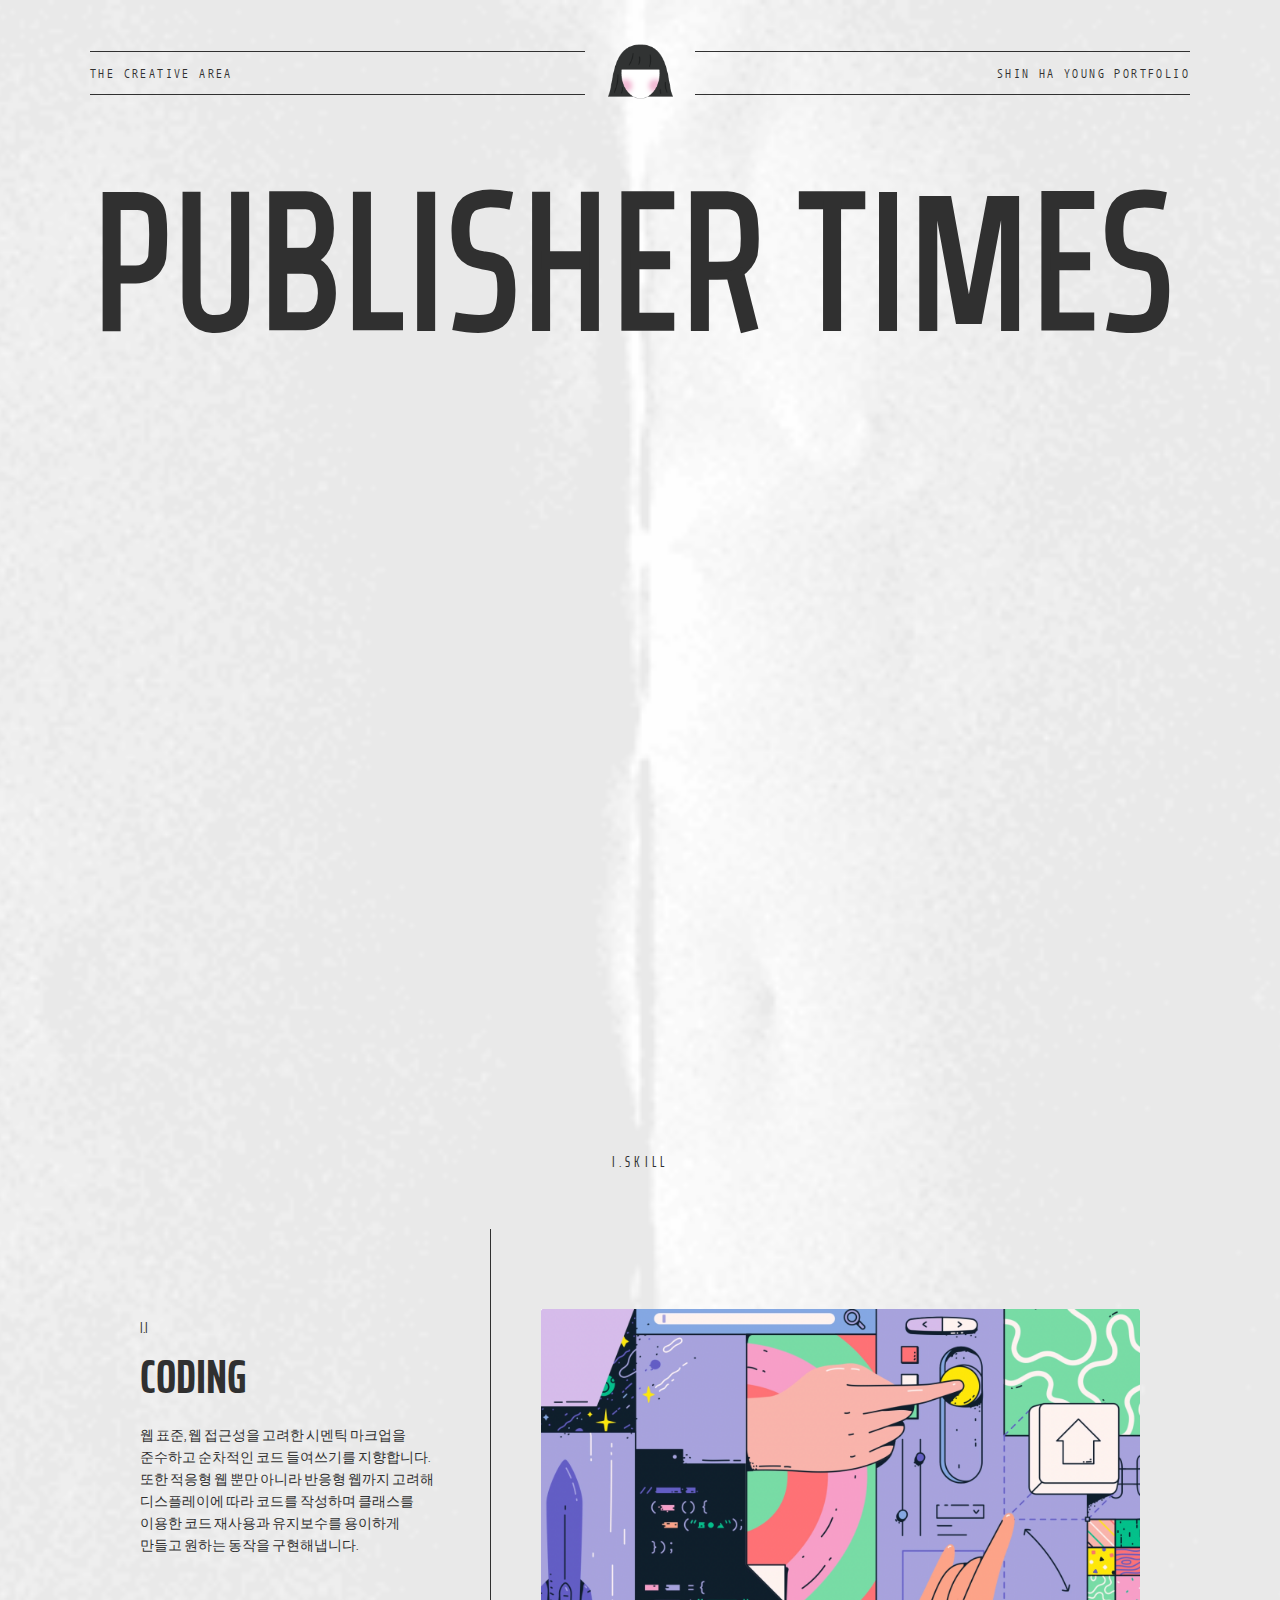
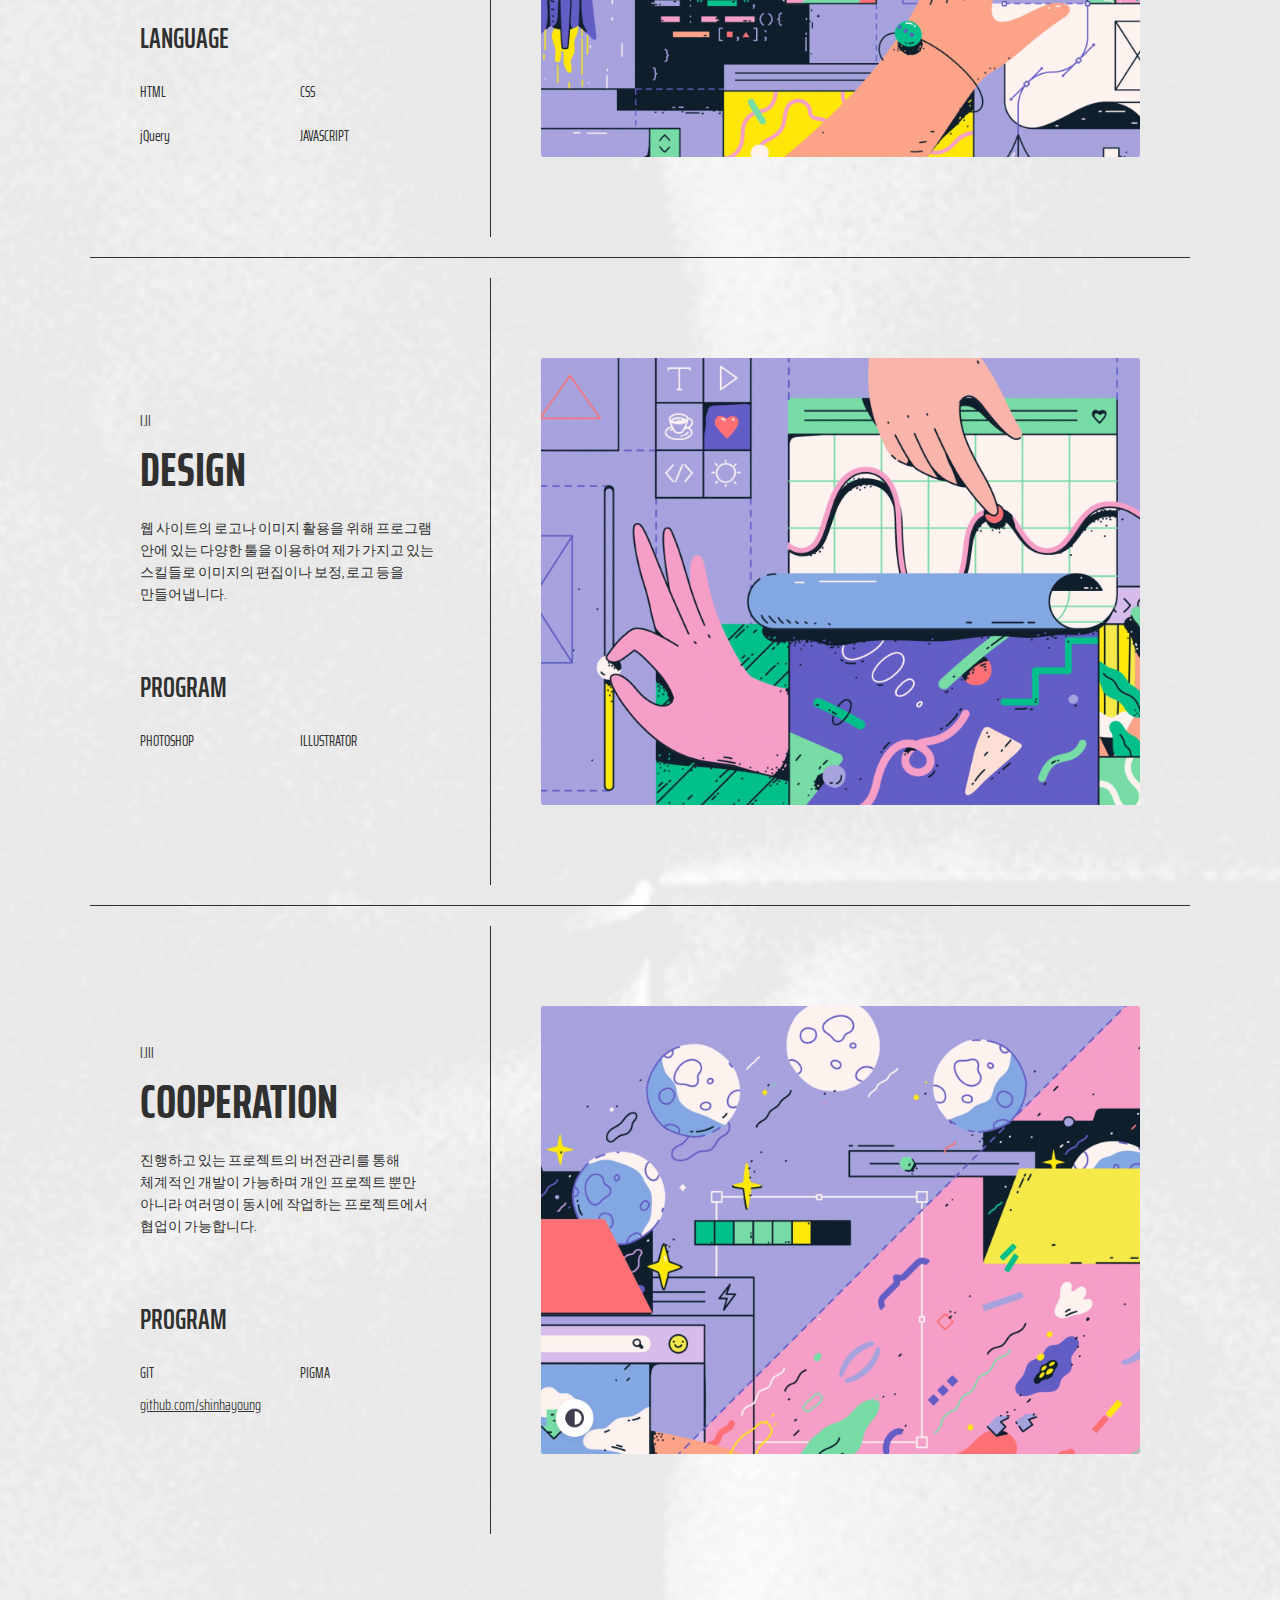
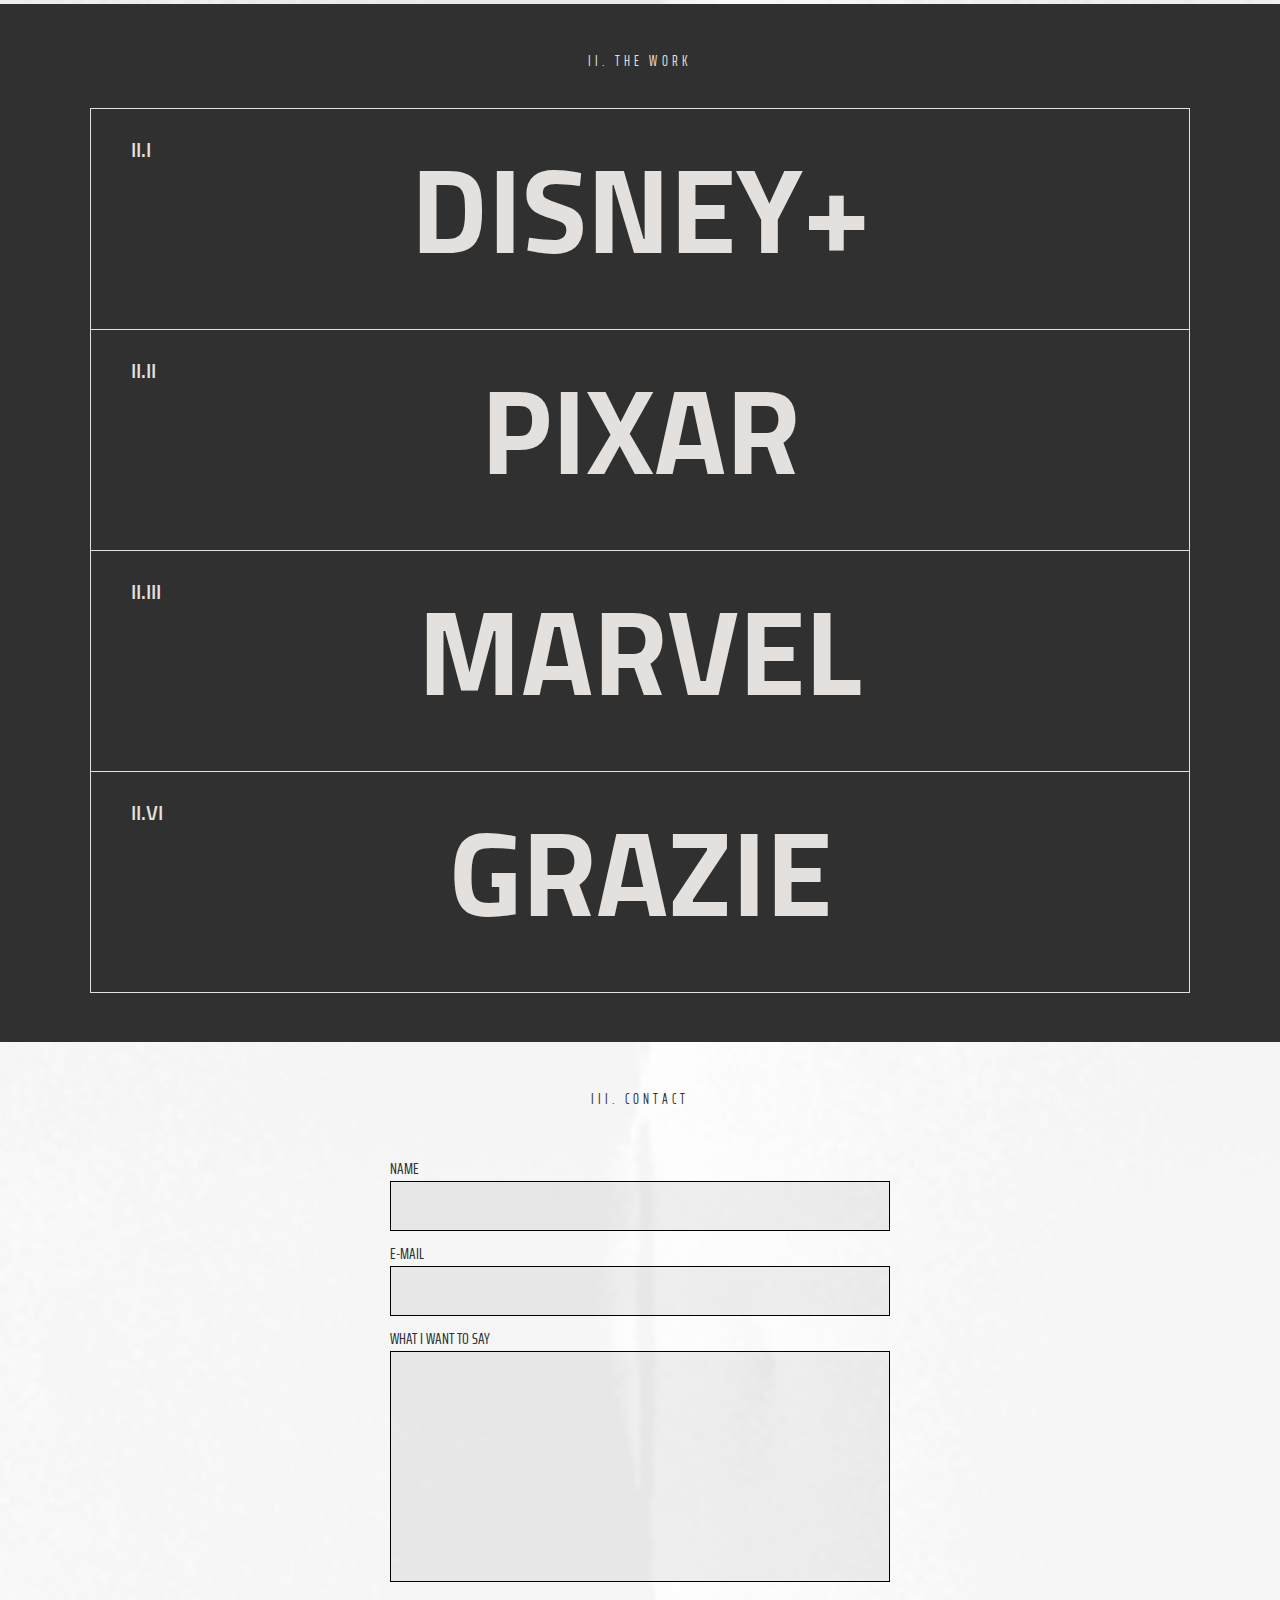
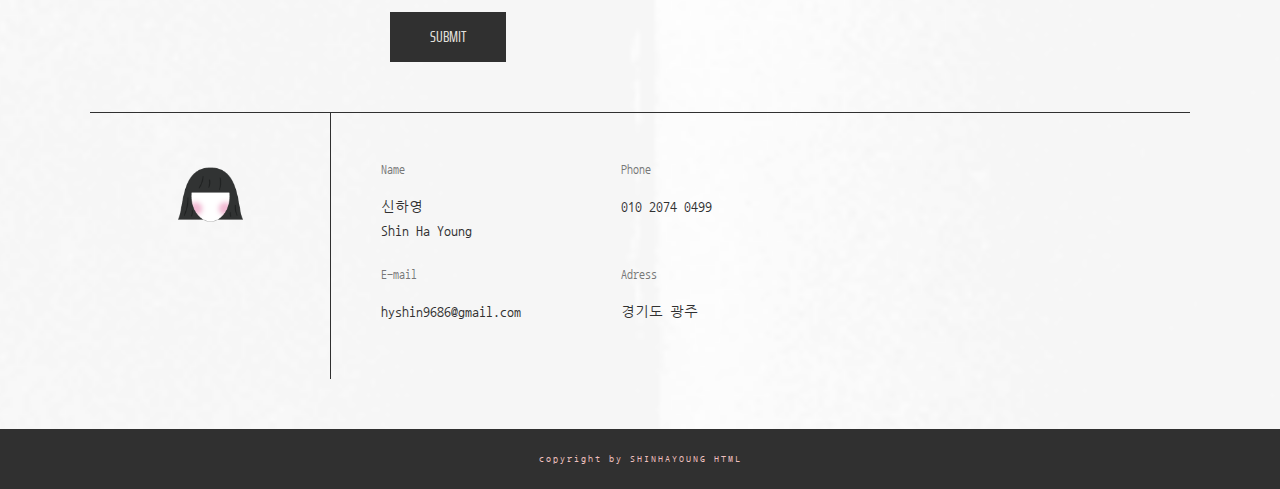
==== index.html @ e81e18a5 "first commit" ====
<html>

<head>
  <meta charset="UTF-8">
  <meta name="viewport" content="width=device-width, user-scalable=yes">
  <title>Portfolio</title>
  <script src="http://ajax.googleapis.com/ajax/libs/jquery/1.11.1/jquery.min.js"></script>
  <script src="http://ajax.googleapis.com/ajax/libs/jqueryui/1.11.1/jquery-ui.min.js"></script>
  <link rel="preconnect" href="https://fonts.googleapis.com">
  <link rel="preconnect" href="https://fonts.gstatic.com" crossorigin>
  <link
    href="https://fonts.googleapis.com/css2?family=Nanum+Gothic+Coding:wght@400;700&family=Saira+Extra+Condensed:wght@500;600;700;800;900&family=Sunflower:wght@300;500;700&display=swap"
    rel="stylesheet">
  <link rel="stylesheet" href="style.css">
</head>

<body>
  <header class="header" data-section="header">
    <div class="l_wrapper">
      <div class="header-line">
        <p>THE CREATIVE AREA</p>
        <a class="reload" onClick="window.location.reload()">
          <img class="header-line-logo" src="images/logo.png" alt="로고">
        </a>
        <p>SHIN HA YOUNG PORTFOLIO</p>
      </div>

      <!-- header-title -->
      <div class="header-title">
        <svg viewBox="0 -100 1100 300" class="letters letters--effect-1">

          <!-- P -->
          <g class="letter letter--1">
            <g class="letter__part">
              <path class="letter__layer color-1" d="M21.631,169.87V39.539h25.152c0,0,18.292-0.624,20.371,14.966
              s0,41.365,0,41.365s-2.494,17.045-21.41,17.045s-24.112,0-24.112,0" />
            </g>
          </g>

          <!-- U -->
          <g class="letter letter--2">
            <g class="letter__part">
              <path class="letter__layer color-1" d="M150.091,30.185c0,0,0.208,93.539,0,104.14
                c-0.208,10.601,0.831,28.062-25.567,28.062c0,0-22.978,2.737-22.978-26.513s0-105.688,0-105.688" />
            </g>
          </g>

          <!-- B -->
          <g class="letter letter--3">
            <g class="letter__part">
              <path class="letter__layer color-1" d="M188.206,103.155h24.641c3.863,0.197,7.05,0.483,10.53,1.664
              c6.788,2.303,13.64,11.647,13.507,27.126c-0.128,14.813-6.307,21.782-11.413,25.015c-2.877,1.822-6.248,2.707-9.654,2.707h-27.611
              V38.736h27.644c5.123,0,10.037,2.255,13.204,6.281c3.189,4.053,5.865,10.715,5.865,21.659c0,19.549-9.631,25.763-14.981,27.707
              c-1.631,0.593-3.362,0.863-5.097,0.88l-26.635,0.272" />
            </g>
          </g>

          <!-- L -->
          <g class="letter letter--1">
            <g class="letter__part">
              <polyline class="letter__layer color-1" points="271.919,30.234 271.919,159.667 312.992,159.667" />
            </g>
          </g>

          <!-- I -->
          <g class="letter letter--1">
            <g class="letter__part">
              <line class="letter__layer color-1" x1="336.147" y1="30.234" x2="336.147" y2="169.442" />
            </g>
          </g>

          <!-- S -->
          <g class="letter letter--1">
            <g class="letter__part">
              <path class="letter__layer color-1" d="M421.326,39.331c0,0-17.918-3.584-27.566-1.93
              c-9.648,1.654-22.053,3.032-23.155,27.566s6.064,31.339,21.501,33.725c15.437,2.386,24.534,2.386,24.258,30.227
              s-6.34,39.717-52.375,30.747" />
            </g>
          </g>

          <!-- H -->
          <g class="letter letter--1">
            <g class="letter__part">
              <line class="letter__layer color-1" x1="451.097" y1="30.234" x2="451.097" y2="169.442" />
              <line class="letter__layer color-1" x1="499.888" y1="30.234" x2="499.888" y2="169.442" />
              <line class="letter__layer color-1" x1="451.097" y1="98.692" x2="499.888" y2="98.692" />
            </g>
          </g>

          <!-- E -->
          <g class="letter letter--1">
            <g class="letter__part">
              <polyline class="letter__layer color-1" points="584.239,38.78 540.41,38.78 540.41,98.692 
                540.41,160.345 584.239,160.345" />
              <line class="letter__layer color-1" x1="580.104" y1="98.692" x2="540.41" y2="98.692" />
            </g>
          </g>

          <!-- R -->
          <g class="letter letter--1">
            <g class="letter__part">
              <path class="letter__layer color-1" d="M609.875,169.442V38.78h26.188c0,0,20.399-1.378,22.604,19.296
              s0,33.906,0,33.906s-4.686,16.815-21.226,17.091s-27.566-0.276-27.566-0.276" />
              <line class="letter__layer color-1" x1="659.647" y1="169.442" x2="644.06" y2="107.954" />
            </g>
          </g>

          <!-- T -->
          <g class="letter letter--1">
            <g class="letter__part">
              <line class="letter__layer color-1" x1="708.837" y1="38.78" x2="775.27" y2="38.78" />
              <line class="letter__layer color-1" x1="742.053" y1="169.442" x2="742.053" y2="38.78" />
            </g>
          </g>

          <!-- I -->
          <g class="letter letter--1">
            <g class="letter__part">
              <line class="letter__layer color-1" x1="798.018" y1="30.49" x2="798.018" y2="169.442" />
            </g>
          </g>

          <!-- M -->
          <g class="letter letter--1">
            <g class="letter__part">
              <polyline class="letter__layer color-1" points="838.262,169.442 838.262,43.462 853.561,43.462 
              873.517,153.551 884.16,153.551 904.781,43.462 920.081,43.462 920.081,169.442" />
            </g>
          </g>

          <!-- E -->
          <g class="letter letter--1">
            <g class="letter__part">
              <polyline class="letter__layer color-1" points="1004.231,38.404 960.402,38.404 960.402,98.317 
                960.402,159.969 1004.231,159.969" />
              <line class="letter__layer color-1" x1="1000.096" y1="99.681" x2="960.402" y2="99.681" />
            </g>
          </g>

          <!-- S -->
          <g class="letter letter--1">
            <g class="letter__part">
              <path class="letter__layer color-1" d="M1075.136,39.508c0,0-17.918-3.584-27.566-1.93
              c-9.648,1.654-22.053,3.032-23.155,27.566c-1.103,24.534,6.064,31.339,21.501,33.725c15.437,2.386,24.533,2.386,24.258,30.227
              s-6.34,39.717-52.375,30.747" />
            </g>
          </g>
        </svg>
      </div>
      <ul class="gnb">
        <li>
          <a href="#">HOME</a>
        </li>
        <li>
          <a href="#">I. SKILL</a>
        </li>
        <li>
          <a href="#">II. THE WORK</a>
        </li>
        <li>
          <a href="#">III. CONTACT</a>
        </li>
      </ul>
    </div>
  </header>

  <main class="main">
    <div class="l_wrapper">
      <section class="section-home">
        <div class="home-container">
          <div class="home-container-world">
            <img class="cooper" src="images/cooper.png" alt="쿠퍼">
          </div>
          <div class="home-container-item">
            <h1>THE MARIO REAL TRIP</h1>
            <div class="play sidebar">
              <p class="move">PLAY GAME</p>
              <ul class="manual l_row">
                <li class="move l_col l_col_tablet_6_12">Start <span>Enter</span></li>
                <li class="move l_col l_col_tablet_6_12">Jump <span>J</span></li>
                <li class="move l_col l_col_tablet_6_12">Booster <span>B</span></li>
                <li class="move l_col l_col_tablet_6_12">Stop <span>S</span></li>
              </ul>
            </div>
          </div>
        </div>
      </section>
    </div>

    <section class="section-skill" data-section="skill">
      <div class="l_wrapper">
        <h3 class="title">I.SKILL</h3>
        <ul class="card">
          <li class="card-item">
            <div class="card-item-contents">
              <span>I.I</span>
              <h4>CODING</h4>
              <p>
                웹 표준, 웹 접근성을 고려한 시멘틱 마크업을 준수하고 순차적인 코드 들여쓰기를 지향합니다. 또한 적응형 웹 뿐만 아니라 반응형 웹까지 고려해 디스플레이에 따라 코드를 작성하며 클래스를 이용한 코드 재사용과 유지보수를 용이하게 만들고 원하는 동작을 구현해냅니다.
              </p>
              <h5>LANGUAGE</h5>
              <ul class="program l_row">
                <li class="l_col l_col_6_12">HTML</li>
                <li class="l_col l_col_6_12">CSS</li>
                <li class="l_col l_col_6_12">jQuery</li>
                <li class="l_col l_col_6_12">JAVASCRIPT</li>
              </ul>
            </div>
            <div class="card-item-cover first">
              <img class="card-item-cover-src" src="images/skill-coding.png" alt="코딩">
            </div>
          </li>
          <li class="card-item">
            <div class="card-item-contents">
              <span>I.II</span>
              <h4>DESIGN</h4>
              <p>
                웹 사이트의 로고나 이미지 활용을 위해 프로그램 안에 있는 다양한 툴을 이용하여 제가 가지고 있는 스킬들로 이미지의 편집이나 보정, 로고 등을 만들어냅니다.
              </p>
              <h5>PROGRAM</h5>
              <ul class="program l_row">
                <li class="l_col l_col_6_12">PHOTOSHOP</li>
                <li class="l_col l_col_6_12">ILLUSTRATOR</li>
              </ul>
            </div>
            <div class="card-item-cover">
              <img class="card-item-cover-src" src="images/skill-design.png" alt="디자인">
            </div>
          </li>
          <li class="card-item">
            <div class="card-item-contents">
              <span>I.III</span>
              <h4>COOPERATION</h4>
              <p>진행하고 있는 프로젝트의 버전관리를 통해 체계적인 개발이 가능하며 개인 프로젝트 뿐만 아니라 여러명이 동시에 작업하는 프로젝트에서 협업이 가능합니다.</p>
              <h5>PROGRAM</h5>
              <ul class="program l_row">
                <li class="l_col l_col_6_12">GIT
                  <br>
                  <a class="git" onclick="window.open('https://github.com/shinhayoung')">github.com/shinhayoung</a>
                </li>
                <li class="l_col l_col_6_12">PIGMA</li>
              </ul>
            </div>
            <div class="card-item-cover">
              <img class="card-item-cover-src" src="images/skill-cooperation.png" alt="협업">
            </div>
          </li>
        </ul>
      </div>
    </section>

    <section class="section-work" data-section="work">
      <div class="l_wrapper">
        <h3 class="title">II. THE WORK</h3>
        <ul class="work-container">
          <li>
            <a class="work-container-title" href="">
              <p>II.I</p>
              <h4>DISNEY+</h4>
            </a>
            <div class="work-container-item">
              <div class="detail">
                <img class="detail-cover" src="images/diseny+.png" alt="디즈니플러스">
                <div class="detail-contents">
                  <h5>DETAIL</h5>
                  <p>
                    디즈니 플러스의 웹 사이트입니다. 
                    <br>폼을 이용해 이메일을 작성할 수 있게 만들었으며 반응형에 쉽게 대응이 가능하도록 코드를 작성하여 관리하였고 토글을 이용하여 접었다 폈다 할 수 있는 아코디언 메뉴를 만들었습니다. 
                  </p>
                  <ul class="tag">
                    <li>#반응형</li>
                    <li>#폼</li>
                    <li>#토글</li>
                  </ul>
                  <div class="open">
                    <button onclick="window.open('work/disney+/index.html')" class="open-button">
                      VIEW WEBSITE
                    </button>
                  </div>
                </div>
              </div>
            </div>
          </li>
          <li>
            <a class="work-container-title" href="">
              <p>II.II</p>
              <h4>PIXAR</h4>
            </a>
            <div class="work-container-item">
              <div class="detail">
                <img class="detail-cover" src="images/pixar.png" alt="픽사">
                <div class="detail-contents">
                  <h5>DETAIL</h5>
                  <p>
                    픽사 리디자인 웹 사이트입니다. 
                    <br>다양한 디스플레이를 고려해 만든 반응형 사이트이며 반응형에 쉽게 대응할 수 있도록 코드를 작성하였습니다. 또한 이미지가 로딩될
                    때
                    이미지의 공간이 사라져서 글씨가 올라와 잘못 클릭하는 등 발생될 수 있는 문제점을 해결하였습니다.<br>
                    (MONSTER INC 서브 페이지가 포함되어 있습니다.)
                  </p>
                  <ul class="tag">
                    <li>#반응형</li>
                    <li>#그리드</li>
                    <li>#서브페이지</li>
                  </ul>
                  <div class="open">
                    <button onclick="window.open('work/pixar/index.html')" class="open-button">
                      VIEW WEBSITE
                    </button>
                  </div>
                </div>
              </div>
            </div>
          </li>
          <li>
            <a class="work-container-title" href="">
              <p>II.III</p>
              <h4>MARVEL</h4>
            </a>
            <div class="work-container-item">
              <div class="detail">
                <img class="detail-cover" src="images/cinema.png" alt="마블">
                <div class="detail-contents">
                  <h5>DETAIL</h5>
                  <p>
                    마블 영화관 컨셉의 웹 사이트입니다.
                    <br>동작이 됐을 때 사용 될 클래스를 따로 만들어 관리하였고 아이콘 클릭 이벤트를 슬라이드 버튼과 연결하여 보다 매끄러운 슬라이드를 구현하였습니다.
                  </p>
                  <ul class="tag">
                    <li>#적응형</li>
                    <li>#슬라이드</li>
                    <li>#클릭 이벤트</li>
                  </ul>
                  <div class="open">
                    <button onclick="window.open('work/cinema/index.html')" class="open-button">
                      VIEW WEBSITE
                    </button>
                  </div>
                </div>
              </div>
            </div>
          </li>
          <li>
            <a class="work-container-title" href="">
              <p>II.VI</p>
              <h4>GRAZIE</h4>
            </a>
            <div class="work-container-item">
              <div class="detail">
                <img class="detail-cover" src="images/grazie.png" alt="그라찌아">
                <div class="detail-contents">
                  <h5>DETAIL</h5>
                  <p>
                    팀으로 진행한 협업 프로젝트입니다.
                    <br>그라찌아라는 카페 웹 사이트를 리뉴얼 하는 프로젝트이며 경쟁사 분석, 페르소나 설정, 컨셉, 디자인, 구조, 와이어프레임, 스토리 보드 등을 이용해 하나의 웹 사이트를 만들기 위해 필요한 과정들을 배웠습니다.
                  </p>
                  <ul class="tag">
                    <li>#리뉴얼</li>
                    <li>#협업</li>
                    <li>#기획</li>
                  </ul>
                  <div class="open">
                    <button onclick="window.open('work/grazie_ver1.pdf')" class="open-button">
                      VIEW PROJECT
                    </button>
                  </div>
                </div>
              </div>
            </div>
          </li>
        </ul>
      </div>
      </div>
      </li>
      </ul>
      </div>
    </section>

    <section class="section-contact" data-section="contact">
      <div class="l_wrapper">
        <h3 class="title">III. CONTACT</h3>
        <div class="form-container">
          <form class="email" method="post" data-email="hyshin9686@gmail.com" action="https://script.google.com/macros/s/AKfycbyyb3MIxO23MSj_7GagqGRnMlf0vuEvtj7t0gNvTb-PooRnGNFIaY9sFg_aP1rx4i4O/exec"
          target="frAttachFiles">
            <label>NAME<input name="name" type="text"></label>
            <label>E-MAIL<input name="email" type="email"></label>
            <label>WHAT I WANT TO SAY
              <textarea name="say" cols="30" rows="15"></textarea>
            </label>
            <input name="submit" type="submit" value="SUBMIT">
          </form>
          <iframe name="frAttachFiles"></iframe>
        </div>
        <div class="information">
          <div class="information-cover">
            <a class="reload" href="#" onClick="window.location.reload()">
              <img class="information-cover-src" src="images/logo.png" alt="로고">
            </a>
          </div>
          <div class="information-contents">
            <ul class="privacy l_row">
              <li class="l_col l_col_6_12 l_col_mobile_12_12">
                <h5>Name</h5>
                <p>신하영</p>
                <p>Shin Ha Young</p>
              </li>
              <li class="l_col l_col_6_12 l_col_mobile_12_12">
                <h5>Phone</h5>
                <p>010 2074 0499</p>
              </li>
              <li class="l_col l_col_6_12 l_col_mobile_12_12">
                <h5>E-mail</h5>
                <p>hyshin9686@gmail.com</p>
              </li>
              <li class="l_col l_col_6_12 l_col_mobile_12_12">
                <h5>Adress</h5>
                <p>경기도 광주</p>
              </li>
            </ul>
          </div>
        </div>
      </div>
    </section>
    <div class="gnb-sidebar sidebar">
      <p class="move">INTRODUCTION</p>
      <ul class="manual">
        <li class="move">
          <a href="">HOME</a>
        </li>
        <li class="move">
          <a href="">I. SKILL</a>
        </li>
        <li class="move">
          <a href="">II. WORK</a>
        </li>
        <li class="move">
          <a href="">III. CONTACT</a>
        </li>
      </ul>
    </div>
  </main>

  <footer class="footer">
    <p>copyright by SHINHAYOUNG HTML</p>
  </footer>

  <script src="script.js"></script>
  <script src="https://cdnjs.cloudflare.com/ajax/libs/animejs/3.2.1/anime.min.js"></script>
</body>

</html>
---- style.css ----
/* Reset */
body, ul, p {
  margin: 0;
  padding: 0;
}

img {
  vertical-align: top;
  max-width: 100%;
}

li {
  list-style-type: none;
}

h1, h2 ,h3 ,h4, h5 {
  font-size: inherit;
  font-weight: inherit;
  margin: 0;
}

a {
  color: inherit;
  text-decoration: none;
}

button {
  padding: 0;
  border: 0;
  font-size: inherit;
  font-weight: inherit;
  font-family: inherit;
}

input:focus {
  outline: none;
}

textarea:focus {
  outline: none;
}

iframe {
  display: none;
}

/* Layout */
.l_wrapper {
  max-width: 1100px;
  margin: 0 auto;
  padding: 0 30px;
}

.l_row {
  display: flex;
  row-gap: 20px;
  flex-wrap: wrap;
  margin: 0 -10px;
}

.l_col {
  padding: 0 10px;
  box-sizing: border-box;
}

.l_col_12_12 { width: 100%; }
.l_col_11_12 { width: 91.66666667%; }
.l_col_10_12 { width: 83.33333333%; }
.l_col_9_12  { width: 75%; }
.l_col_8_12  { width: 66.66666667%; }
.l_col_7_12  { width: 58.33333333%; }
.l_col_6_12  { width: 50%; }
.l_col_5_12  { width: 41.66666667%; }
.l_col_4_12  { width: 33.33333333%; }
.l_col_3_12  { width: 25%; }
.l_col_2_12  { width: 16.66666667%; }
.l_col_1_12  { width: 8.33333333%; }

/* Typography */
:root {
  font-size: 62.5%;
  font-family: 'Saira Extra Condensed', sans-serif;
  word-break: keep-all;
}

/* Commond */
.title {
  font-size: 1.4rem;
  line-height: 1;
  letter-spacing: 0.3em;
  text-align: center;
  padding-bottom: 40px;
}

.open-button {
  border: 0.8px solid;
  padding: 20px 30px; 
  box-shadow: 2px 2px 0 0 rgba(0, 0, 0, 1);
  cursor: pointer;
  font-size: 1.5rem;
}

.open-button:hover {
  background-color: #efc0bf;
}

/* Components */
body {
  background-image: url(images/paper1.png);
  background-position: top center;
  background-size: cover;
  color: #303030;
}

/* header */
.header {
  padding: 40px 0;
}

.header-line {
  display: flex;
  justify-content: space-between;
  align-items: center;
}

.header-line p {
  border-top: 1px solid;
  border-bottom: 0.5px solid;
  padding: 15px 0;
  width: 45%;
  letter-spacing: 0.2em;
  font-size: 1.2rem;
  font-family: 'Nanum Gothic Coding', monospace;
}

.header-line p:nth-child(3) {
  text-align: right;
}

.reload {
  z-index: 9999;
  cursor: pointer;
}

.header-line-logo {
  width: 65px;
  height: auto;
  aspect-ratio: 1/1;
}

/* header-title */
.header-title {
  padding: 20px 0 40px;
  height: 150px;
}

.color-1 {
  stroke: #303030;
  stroke-width: 18px;
 }

 /* main SVG */
.letters {
  left: 50%;
  transform: translateX(-50%);
  position: relative;
  stroke-miterlimit:3;
  fill:none;
  top: 0;
  display: block;
  margin: 0 auto;
  position: absolute;
  width: 1100px;
  height: 47%;
 }
 
 /* letter path */
 .letter__layer {
  fill: none;
 }

 /* gnb */
.gnb {
  height: 30px;
  display: flex;
  gap: 50px;
  justify-content: center;
  align-items: center;
  z-index: 9999;
  position: relative;
}

.gnb li {
  width: 60px;
  text-align: center;
}

.gnb li a {
  display: none;
  font-size: 1.4rem;
}

.gnb li a:hover {
  text-decoration: line-through;
}

/* section-home */
.section-home {
  position: relative;
  padding-bottom: 180px;
}

.home-container {
  display: flex;
  justify-content: end;
  opacity: 0;
}

.home-container.up {
  opacity: 1;
}

.home-container-world {
  background-image: url(images/world.png);
  background-position: 0 0;
  background-size: cover;
  width: 100%;
  height: 500px;
  position: relative;
  margin: 20px 30px 20px 0;
}

.home-container-world .cooper {
  position: absolute;
  left: 50%;
  bottom: 50px;
  transform: translateX(-50%);
  width: 150px;
}

.home-container-item h1 {
  font-size: 10rem;
  font-weight: 600;
  line-height: 1;
  padding: 40px 0;
  text-align: center;
  position: absolute;
  bottom: 0;
  left: 0;
  right: 0;
  border-bottom: 1px solid;
}

.play {
  padding: 20px 0 20px 10px;
  width: 160px;
  height: 92%;
  flex-shrink: 0;
  overflow: hidden;
  border-left: 1px solid;
}

.sidebar p {
  line-height: 1;
  padding: 0 0 15px 15px;
  margin-left: 160px;
  font-size: 1.6rem;
  border-bottom: 1px solid;
  width: 145px;
}

.manual {
  display: flex;
  flex-direction: column;
  gap: 15px;
  padding: 15px 0 0 10px;
  margin-left: 160px;
}

.manual li {
  font-size: 1.4rem;
  width: 145px;
}

.manual li span {
  border: 0.5px solid;
  padding: 0 10px;
  margin-left: 5px;
  box-shadow: 1px 1px 0 0 rgba(0, 0, 0, 1);
}

/* section-skill */
.section-skill {
  padding: 50px 0;
}

.card-item {
  display: flex;
  align-items: center;
  border-bottom: 1px solid;
}

.card-item:last-child {
  border: none;
}

.card-item-contents {
  width: 25vw;
  padding: 100px 50px;
}

.card-item-contents span {
  font-size: 1.4rem;
}

.card-item-contents h4 {
  font-size: 4.8rem;
  font-weight: 700;
}

.card-item-contents p {
  font-size: 1.4rem;
  padding: 10px 0 60px;
}

.card-item-contents h5 {
  font-size: 2.8rem;
  font-weight: 600;
  padding-bottom: 20px;
}

.program li {
  font-size: 1.5rem;
}

.program li .git {
  display: inline-block;
  font-size: 1.6rem;
  font-weight: 300;
  margin-top: 7px;
  cursor: pointer;
  text-decoration: underline;
}

.program li .git:hover {
  font-weight: 600;
}

.card-item-cover {
  padding: 80px 50px;
  width: 50vw;
  border-left: 1px solid;
  margin: 20px 0;
  aspect-ratio: 383/286;
}

/* section-work */
.section-work {
  background-color: #303030;
  color: #e3e0dd;
  padding: 50px 0;
}

.work-container > li {
  border: 1px solid;
  position: relative;
  margin-bottom: -1px;
}

.work-container-title {
  display: block;
  padding: 50px;
  font-family: 'Sunflower', sans-serif;
  transition: all 2s ease-out;
}

.work-container-title:hover { 
  background-position: center top;
  background-size: cover;
  color: #fff;
  background-position: center; 
}

.work-container li:first-child a:hover {
  background-image: url(images/diseny+.png);
}
.work-container li:nth-child(2) a:hover {
  background-image: url(images/pixar.png);
}
.work-container li:nth-child(3) a:hover {
 background-image: url(images/cinema.png);
}
.work-container li:last-child a:hover {
  background-image: url(images/grazie.png);
}

.work-container-title p {
  font-size: 2rem;
  position: absolute;
  top: 30px;
  left: 40px;
}

.work-container-title h4 {
  font-size: 12rem;
  font-weight: 600;
  line-height: 1;
  text-align: center;
}

/* work-container-item */
.work-container-item {
  display: none;
}

.detail {
  background-color: #e3e0dd;
  display: flex;
  align-items: center;
}

.detail-cover {
  width: 55%;
  height: auto;
  aspect-ratio: 4/3;
  padding: 80px 50px;
  border-right: 1px solid #303030;
  margin: 20px 0;
}

.detail-contents {
  color: #303030;
  padding: 50px;
}

.detail-contents h5 {
  font-size: 4.8rem;
  font-weight: 700;
}

.detail-contents p {
  font-size: 1.4rem;
  padding-top: 10px;
}

.tag {
  display: flex;
  gap: 10px;
  padding: 10px 0 60px;
}

.tag li {
  font-size: 1.6rem;
  font-weight: 700;
}

/* section-contact */
.section-contact {
  padding: 50px 0;
}

.form-container {
  display: flex;
  flex-direction: column;
  width: 500px;
  margin: 0 auto;
  padding: 10px 0 40px;
}

.email {
  font-size: 1.6rem;
  color: #303030;
  margin: 0;
}

.email input {
  width: 100%;
  height: 50px;
  margin: 0 0 10px;
  background-color: rgba(0, 0, 0, 0.06);
  border: 1px solid;
}

.email label [name=say] {
  width: 100%;
  background-color: rgba(0, 0, 0, 0.06);
  border: 1px solid;
  resize: none;
}

.email [name=submit] {
  width: initial;
  margin-top: 30px;
  background-color: #303030;
  font-size: 1.6rem;
  color: #e3e0dd;
  padding: 0 40px;
  cursor: pointer;
  border: none;
  font-family: inherit;
}

.email [name=submit]:hover {
  background-color: #efc0bf;
  color: #303030;
}

.information {
  display: flex;
  border-top: 1px solid;
  font-family: 'Nanum Gothic Coding', monospace;
  font-weight: 400;
}

.information-cover {
  width: 200px;
  border-right: 1px solid;
  padding: 50px 20px;
}

.information-cover-src {
  width: 65px;
  height: auto;
  display: block;
  margin: 0 auto;
  aspect-ratio: 1/1;
}

.information-contents {
  padding: 50px;
}

.privacy li h5 {
  font-size: 1.2rem;
  color: #777;
  padding-bottom: 25px;
}

.privacy li p {
  font-size: 1.4rem;
  padding-bottom: 10px;
}

/* gnb-sidebar */
.gnb-sidebar {
  position: fixed;
  top: 80px;
  right: 0;
  padding: 20px 0;
  width: 160px;
  overflow: hidden;
  z-index: 9999;
}

.gnb-sidebar a:hover {
  text-decoration: line-through;
}

.gnb-sidebar .manual {
  padding-left: 20px;
}

/* footer */
.footer {
  background-color: #303030;
  color: #efc0bf;
  text-align: center; 
  padding: 25px; 
}

.footer p {
  font-family: 'Nanum Gothic Coding', monospace;
  font-weight: 400;
  font-size: 1rem;
  letter-spacing: 0.2em;
}

/* Mediaqueries */
@media (min-width: 1450px){
  .l_wrapper {
    max-width: 75vw;
  }

  .letters {
    width: 75vw;
    height: 60%;
  }

  .gnb {
    padding-top: 130px;
  }
}

@media (max-width: 1170px){
  .letters {
    width: 95vw;
  }
}

@media (max-width: 1100px){
  .work-container-title h4 {
    font-size: 10vw;
  }
}

@media (max-width: 960px){
  .l_col_tablet_12_12 { width: 100%; }
  .l_col_tablet_11_12 { width: 91.66666667%; }
  .l_col_tablet_10_12 { width: 83.33333333%; }
  .l_col_tablet_9_12  { width: 75%; }
  .l_col_tablet_8_12  { width: 66.66666667%; }
  .l_col_tablet_7_12  { width: 58.33333333%; }
  .l_col_tablet_6_12  { width: 50%; }
  .l_col_tablet_5_12  { width: 41.66666667%; }
  .l_col_tablet_4_12  { width: 33.33333333%; }
  .l_col_tablet_3_12  { width: 25%; }
  .l_col_tablet_2_12  { width: 16.66666667%; }
  .l_col_tablet_1_12  { width: 8.33333333%; }
  
  :root {
    font-size: 70%;
  }

  .header-line-logo {
    width: 60px;
    height: auto;
  }

  .header-title {
    padding-bottom: 30px;
  }

  .color-1 {
    stroke-width: 19px;
   }

  .gnb.fixed {
    position: fixed;
    top: 0;
    left: 0;
    right: 0;
    background-color: #efc0bf;
    padding: 10px;
  }

  .gnb li {
    width: 80px;
  }

  .gnb-sidebar {
    display: none;
  }

  .section-home {
    padding: 0;
  }

  .home-container {
    display: block;
  }

  .home-container-item {
    display: flex;
    border-bottom: 1px solid;
    padding: 50px 0;
  }

  .home-container-item h1 {
    position: initial;
    width: 70%;
    font-size: 8rem;
    padding: 40px 30px;
    border: none;
    border-right: 1px solid;
  }

  .play {
    width: 100%;
    height: auto;
    flex-shrink: 1;
    padding: 50px 20px 0;
    border: none;
  }

  .play p {
    font-size: 2.8rem;
    font-weight: 600;
    width: 100%;
  }

  .manual {
    flex-direction: row;
    margin: 0;
    padding-left: 170px;
    width: 90%;
  }

  .manual li {
    padding: 10px 0 5px 10px;
  }

  .section-skill {
    padding: 50px 0 0;
  }

  .card-item {
    flex-direction: column-reverse;
  }

  .card-item-contents {
    width: 80vw;
    padding: 0 0 80px;
  }

  .card-item-cover {
    width: 80vw;
    border: none;
    padding: 80px 0;
    margin: 0;
  }

  .card-item-cover.first {
    padding: 0 0 80px;
  }

  .work-container-title p {
    font-size: 1.4rem;
  }

  .work-container-title h4 {
    font-size: 7rem;
  }

  .detail {
    flex-direction: column;
  }

  .detail-cover {
    width: 80%;
    border-right: none; 
    padding: 80px 0;
    margin: 0;
  }

  .detail-contents {
    margin: 0 20px;
    padding: 80px;
    border-top: 1px solid #303030;
  }

  .information-cover-src {
    width: 60px;
    height: auto;
  }
}

@media (max-width: 780px){
  .l_col_mobile_12_12 { width: 100%; }
  .l_col_mobile_11_12 { width: 91.66666667%; }
  .l_col_mobile_10_12 { width: 83.33333333%; }
  .l_col_mobile_9_12  { width: 75%; }
  .l_col_mobile_8_12  { width: 66.66666667%; }
  .l_col_mobile_7_12  { width: 58.33333333%; }
  .l_col_mobile_6_12  { width: 50%; }
  .l_col_mobile_5_12  { width: 41.66666667%; }
  .l_col_mobile_4_12  { width: 33.33333333%; }
  .l_col_mobile_3_12  { width: 25%; }
  .l_col_mobile_2_12  { width: 16.66666667%; }
  .l_col_mobile_1_12  { width: 8.33333333%; }

  .header-line p {
    width: 43%;
  }

  .header-title {
    padding-bottom: 10px;
  }
}

@media (max-width: 570px){
  :root {
    font-size: 50%;
  }

  .header-line {
    padding-top: 40px;
  }

  .header-line p {
    width: 100%;
  }

  .header-line .reload {
    position: absolute;
    top: 10px;
    left: 50%;
    transform: translateX(-50%);
  }

  .header-title {
    padding: 0;
  }

  .color-1 {
    stroke-width: 20px;
   }

   

   .detail-contents {
    padding: 10vw;
   }

   .form-container {
    width: 85vw;
   }
}
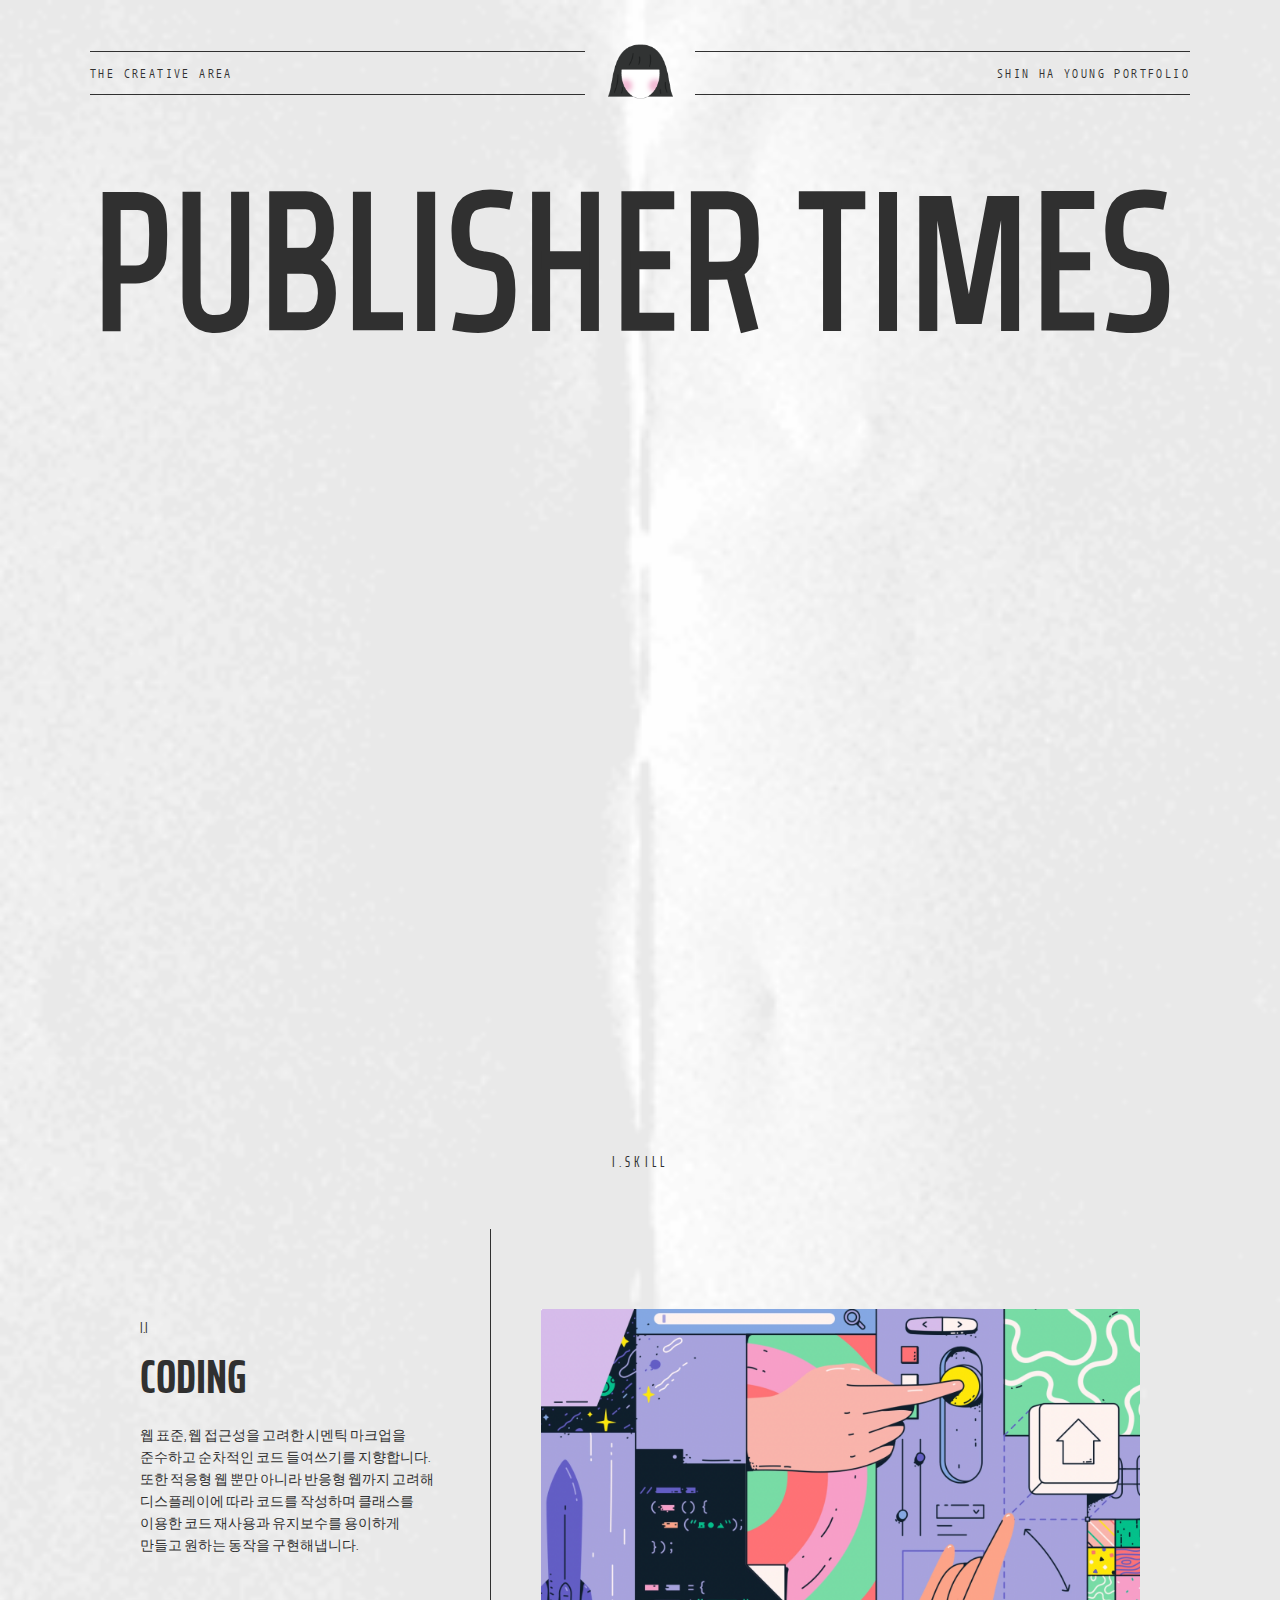
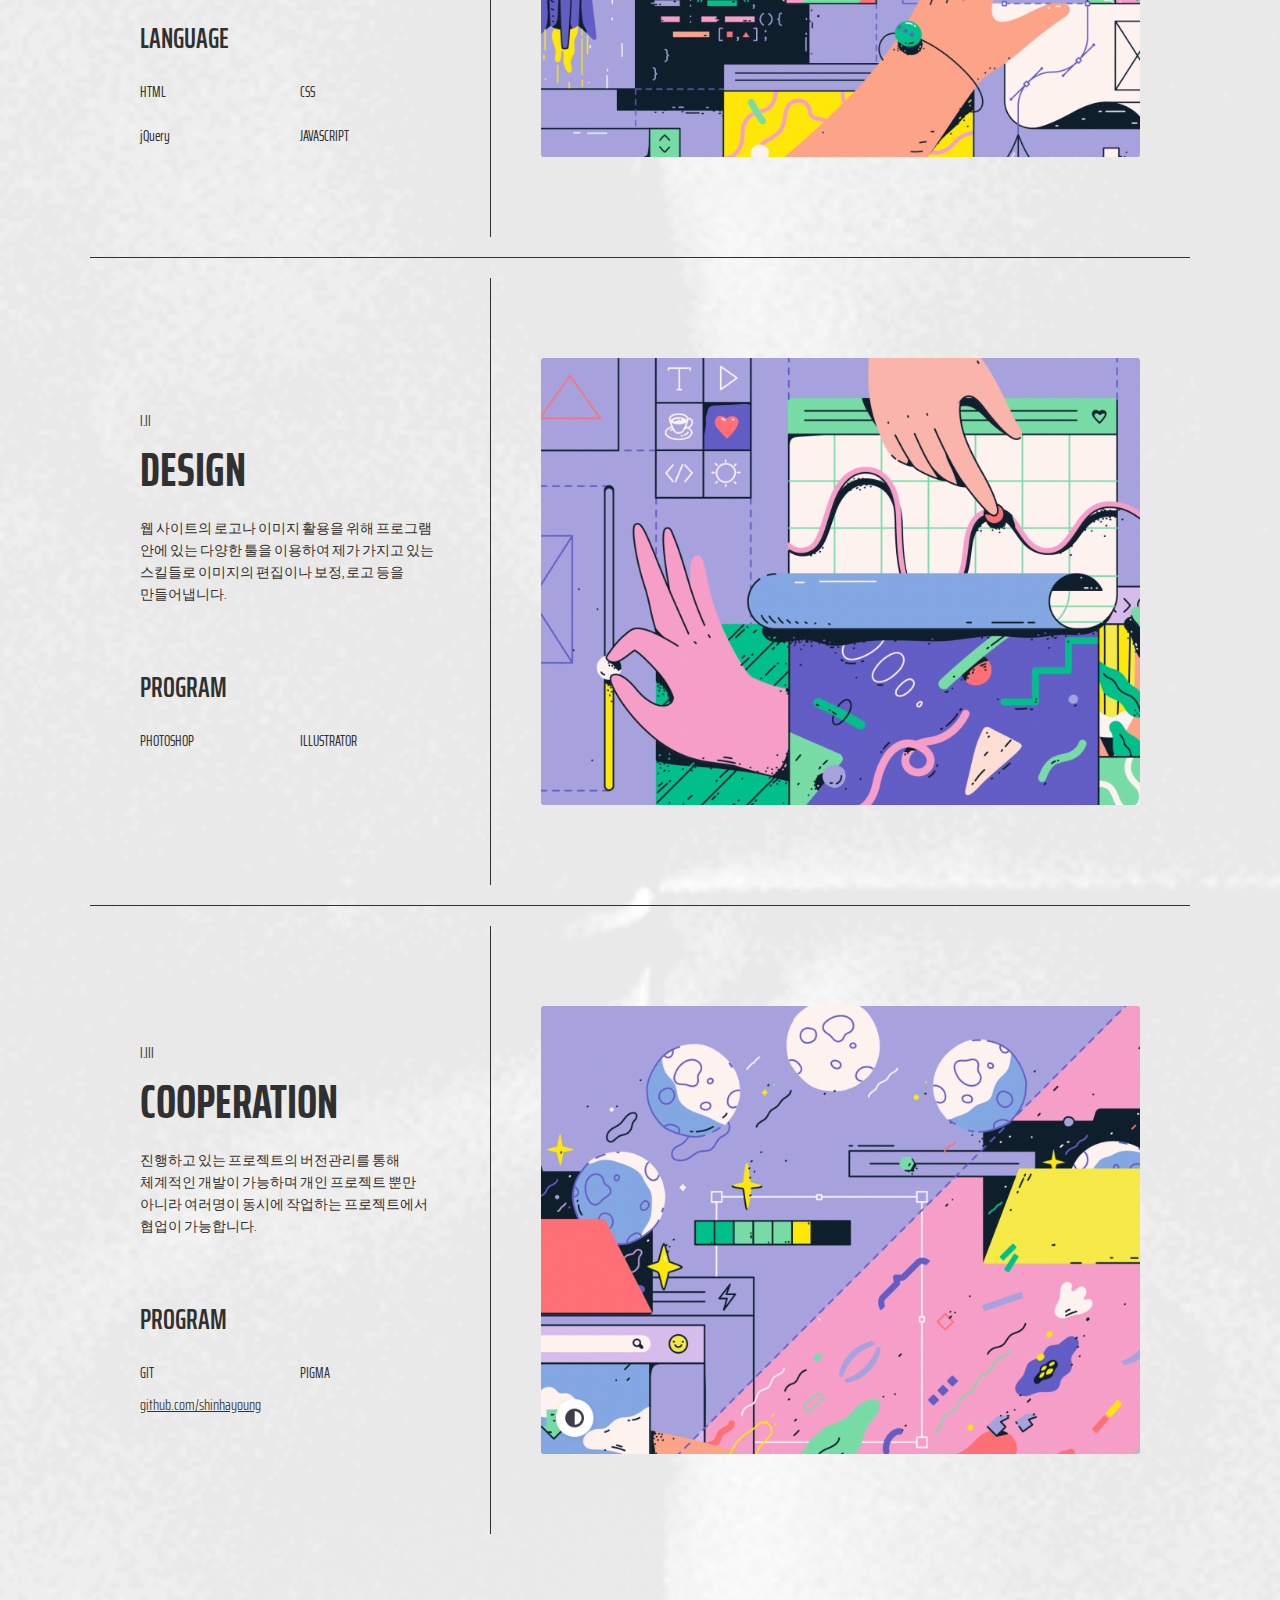
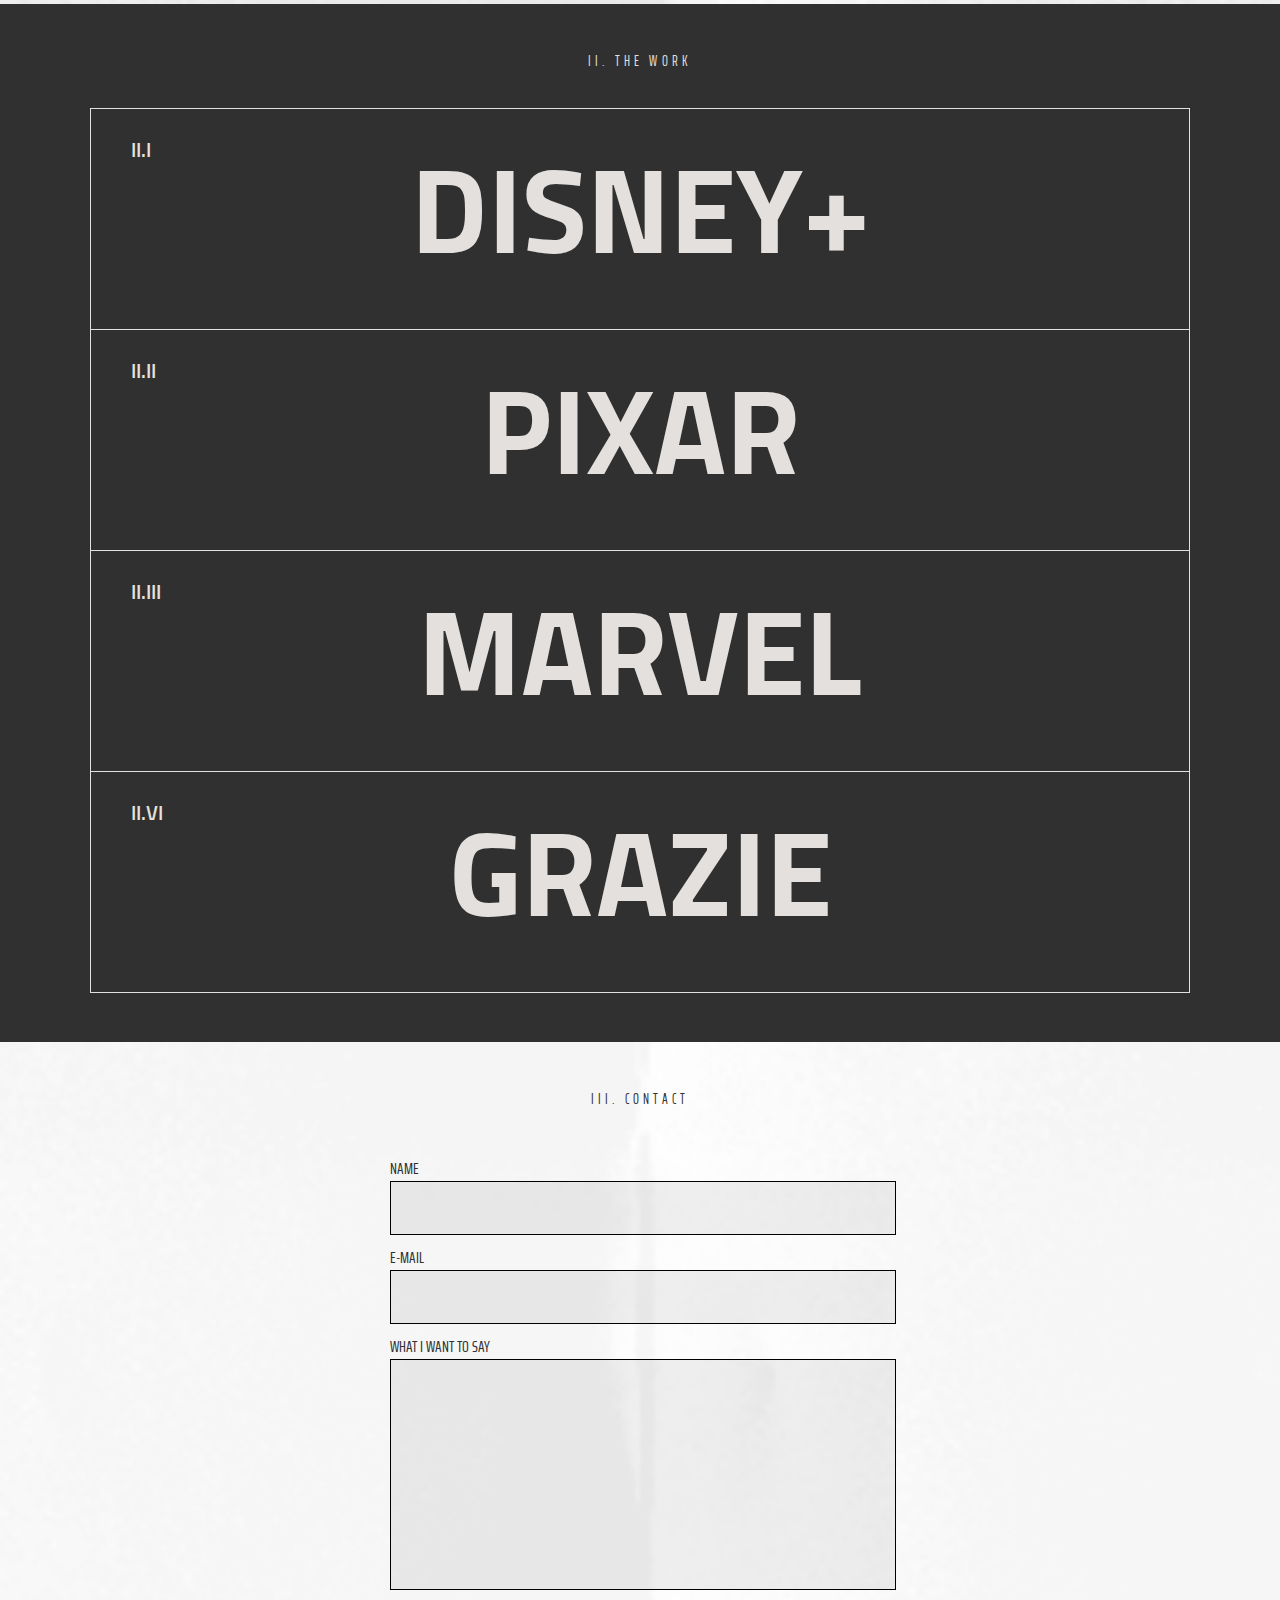
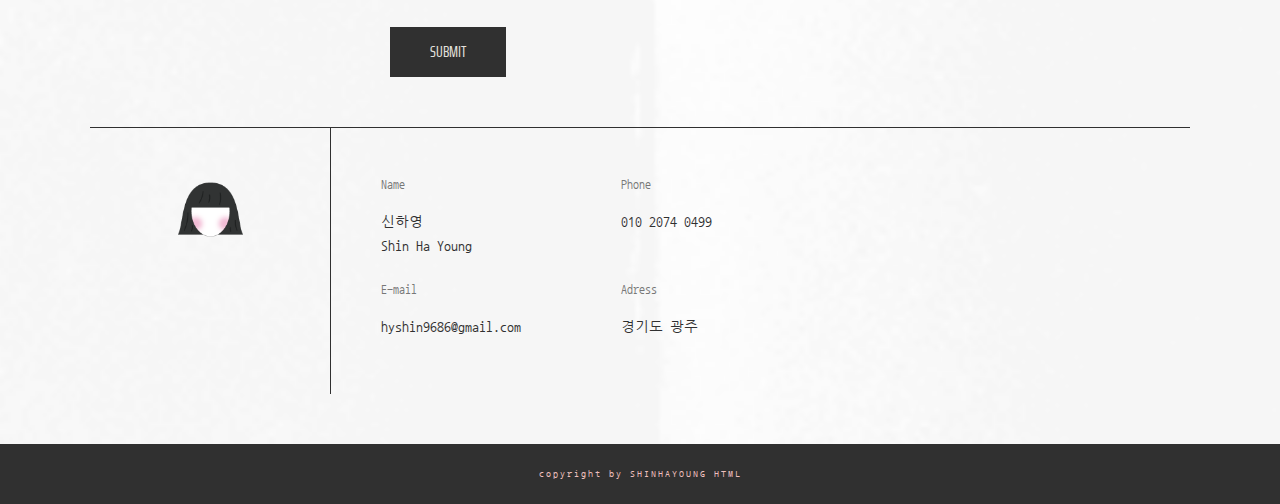
==== commit 6b425686: "fifth commit" ====
--- a/index.html
+++ b/index.html
@@ -1,4 +1,4 @@
-
+<!DOCTYPE html>
 <html>
 
 <head>
@@ -197,7 +197,8 @@
               <span>I.I</span>
               <h4>CODING</h4>
               <p>
-                웹 표준, 웹 접근성을 고려한 시멘틱 마크업을 준수하고 순차적인 코드 들여쓰기를 지향합니다. 또한 적응형 웹 뿐만 아니라 반응형 웹까지 고려해 디스플레이에 따라 코드를 작성하며 클래스를 이용한 코드 재사용과 유지보수를 용이하게 만들고 원하는 동작을 구현해냅니다.
+                웹 표준, 웹 접근성을 고려한 시멘틱 마크업을 준수하고 순차적인 코드 들여쓰기를 지향합니다. 또한 적응형 웹 뿐만 아니라 반응형 웹까지 고려해 디스플레이에 따라 코드를 작성하며 클래스를
+                이용한 코드 재사용과 유지보수를 용이하게 만들고 원하는 동작을 구현해냅니다.
               </p>
               <h5>LANGUAGE</h5>
               <ul class="program l_row">
@@ -265,8 +266,9 @@
                 <div class="detail-contents">
                   <h5>DETAIL</h5>
                   <p>
-                    디즈니 플러스의 웹 사이트입니다. 
-                    <br>폼을 이용해 이메일을 작성할 수 있게 만들었으며 반응형에 쉽게 대응이 가능하도록 코드를 작성하여 관리하였고 토글을 이용하여 접었다 폈다 할 수 있는 아코디언 메뉴를 만들었습니다. 
+                    디즈니 플러스의 웹 사이트입니다.
+                    <br>폼을 이용해 이메일을 작성할 수 있게 만들었으며 반응형에 쉽게 대응이 가능하도록 코드를 작성하여 관리하였고 토글을 이용하여 접었다 폈다 할 수 있는 아코디언 메뉴를
+                    만들었습니다.
                   </p>
                   <ul class="tag">
                     <li>#반응형</li>
@@ -293,7 +295,7 @@
                 <div class="detail-contents">
                   <h5>DETAIL</h5>
                   <p>
-                    픽사 리디자인 웹 사이트입니다. 
+                    픽사 리디자인 웹 사이트입니다.
                     <br>다양한 디스플레이를 고려해 만든 반응형 사이트이며 반응형에 쉽게 대응할 수 있도록 코드를 작성하였습니다. 또한 이미지가 로딩될
                     때
                     이미지의 공간이 사라져서 글씨가 올라와 잘못 클릭하는 등 발생될 수 있는 문제점을 해결하였습니다.<br>
@@ -353,7 +355,8 @@
                   <h5>DETAIL</h5>
                   <p>
                     팀으로 진행한 협업 프로젝트입니다.
-                    <br>그라찌아라는 카페 웹 사이트를 리뉴얼 하는 프로젝트이며 경쟁사 분석, 페르소나 설정, 컨셉, 디자인, 구조, 와이어프레임, 스토리 보드 등을 이용해 하나의 웹 사이트를 만들기 위해 필요한 과정들을 배웠습니다.
+                    <br>그라찌아라는 카페 웹 사이트를 리뉴얼 하는 프로젝트이며 경쟁사 분석, 페르소나 설정, 컨셉, 디자인, 구조, 와이어프레임, 스토리 보드 등을 이용해 하나의 웹 사이트를
+                    만들기 위해 필요한 과정들을 배웠습니다.
                   </p>
                   <ul class="tag">
                     <li>#리뉴얼</li>
@@ -381,8 +384,9 @@
       <div class="l_wrapper">
         <h3 class="title">III. CONTACT</h3>
         <div class="form-container">
-          <form class="email" method="post" data-email="hyshin9686@gmail.com" action="https://script.google.com/macros/s/AKfycbyyb3MIxO23MSj_7GagqGRnMlf0vuEvtj7t0gNvTb-PooRnGNFIaY9sFg_aP1rx4i4O/exec"
-          target="frAttachFiles">
+          <form class="email" method="post" data-email="hyshin9686@gmail.com"
+            action="https://script.google.com/macros/s/AKfycbyyb3MIxO23MSj_7GagqGRnMlf0vuEvtj7t0gNvTb-PooRnGNFIaY9sFg_aP1rx4i4O/exec"
+            target="frAttachFiles">
             <label>NAME<input name="name" type="text"></label>
             <label>E-MAIL<input name="email" type="email"></label>
             <label>WHAT I WANT TO SAY
--- a/style.css
+++ b/style.css
@@ -446,10 +446,16 @@
 .tag {
   display: flex;
   gap: 10px;
+  padding: 10px 0;
+}
+
+.tag li {
+  font-size: 1.5rem;
+  font-weight: 700;
+}
+
+p.contribution {
   padding: 10px 0 60px;
-}
-
-.tag li {
   font-size: 1.6rem;
   font-weight: 700;
 }
@@ -777,7 +783,7 @@
   }
 }
 
-@media (max-width: 570px){
+@media (max-width: 580px){
   :root {
     font-size: 50%;
   }
@@ -805,8 +811,6 @@
     stroke-width: 20px;
    }
 
-   
-
    .detail-contents {
     padding: 10vw;
    }
